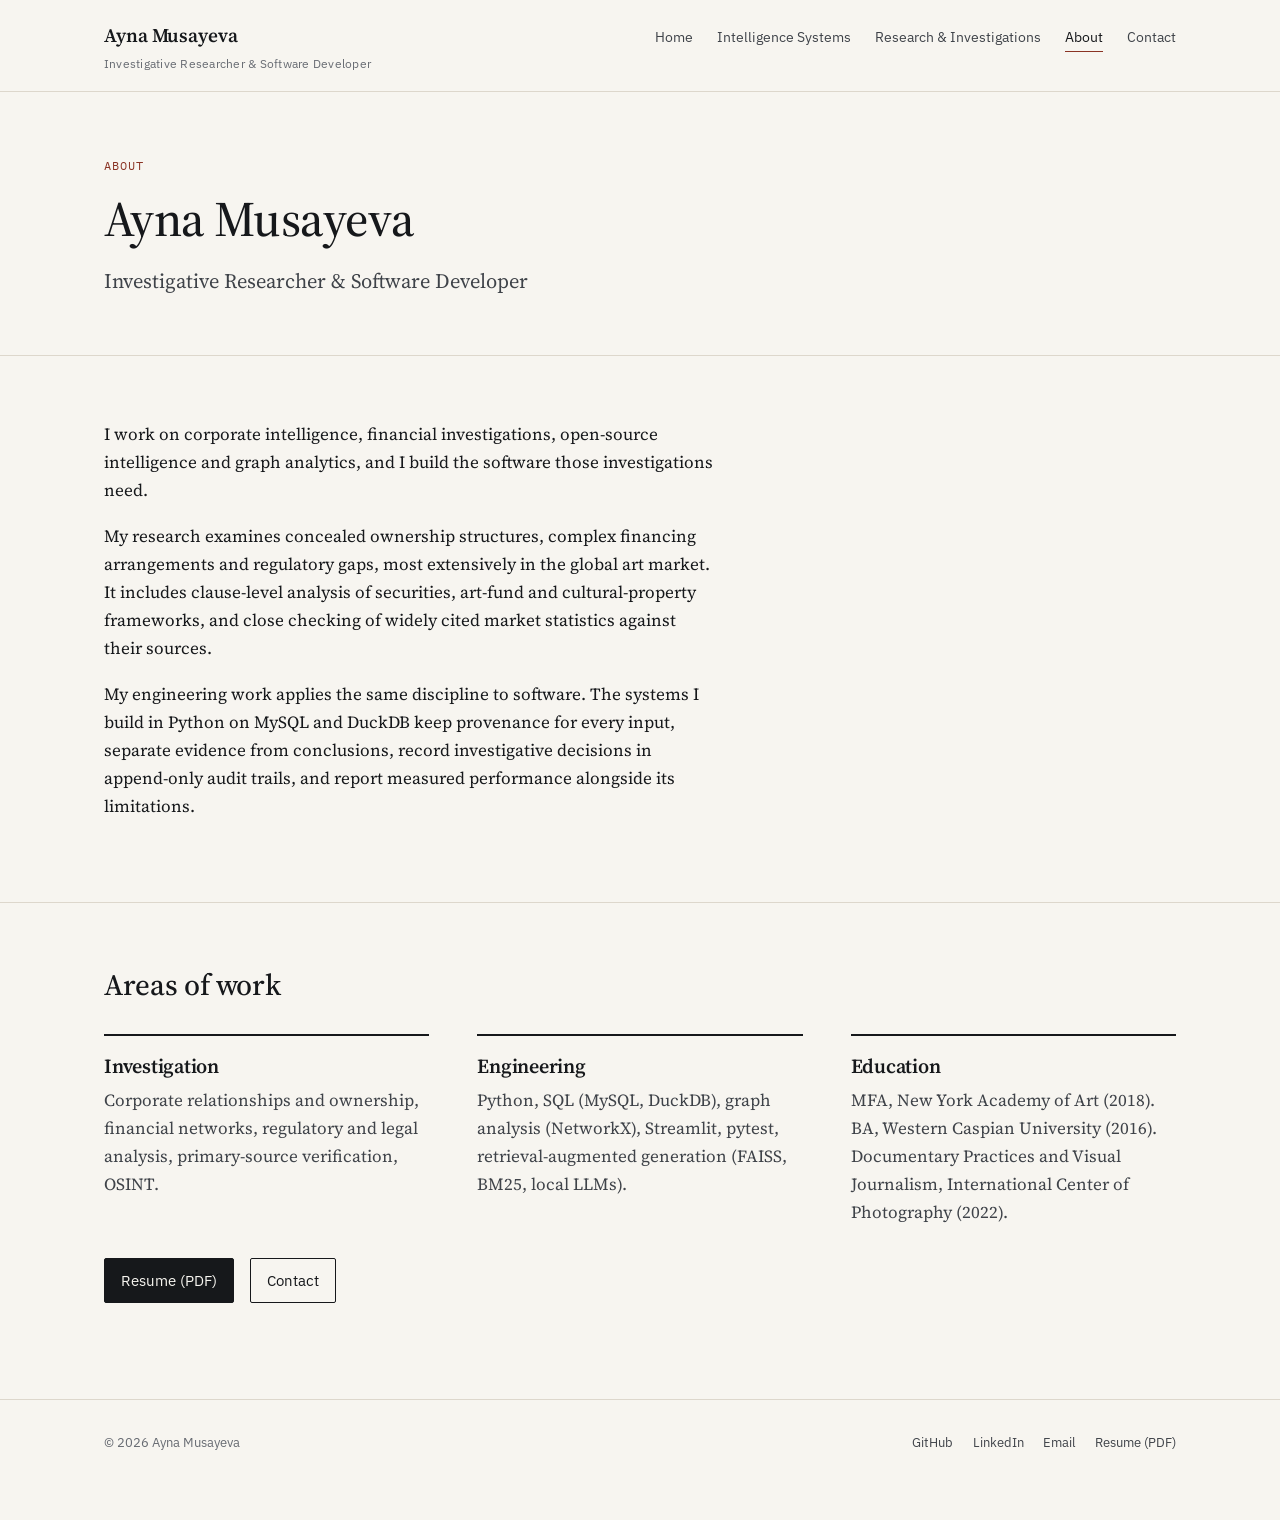
==== about.html @ c57bbd86 "Redesign site: project pages, research overview, about and contact Restyle the existing static site " ====
<!doctype html>
<html lang="en">
<head>
<meta charset="utf-8">
<meta name="viewport" content="width=device-width, initial-scale=1">
<title>About — Ayna Musayeva</title>
<meta name="robots" content="noindex, nofollow">
<meta name="description" content="Ayna Musayeva: investigative researcher and software developer working on corporate intelligence, financial investigations, OSINT and graph analytics.">
<meta name="color-scheme" content="light dark">
<link rel="icon" href="data:,">
<link rel="preconnect" href="https://fonts.googleapis.com">
<link rel="preconnect" href="https://fonts.gstatic.com" crossorigin>
<link rel="stylesheet" href="https://fonts.googleapis.com/css2?family=IBM+Plex+Mono:wght@400;500&amp;family=IBM+Plex+Sans:wght@400;600&amp;family=Source+Serif+4:ital,opsz,wght@0,8..60,400;0,8..60,500;0,8..60,600;1,8..60,400&amp;display=swap">
<link rel="stylesheet" href="style.css">
</head>
<body id="top">
<a class="skip-link" href="#main">Skip to content</a>
<header class="site-header">
  <div class="container">
    <a class="wordmark" href="index.html">Ayna Musayeva<span>Investigative Researcher &amp; Software Developer</span></a>
    <nav class="site-nav" aria-label="Main">
      <ul>
        <li><a href="index.html">Home</a></li>
        <li><a href="systems.html">Intelligence Systems</a></li>
        <li><a href="investigations.html">Research &amp; Investigations</a></li>
        <li><a href="about.html" aria-current="page">About</a></li>
        <li><a href="contact.html">Contact</a></li>
      </ul>
    </nav>
  </div>
</header>
<main id="main">

<section class="page-head">
  <div class="container">
    <p class="kicker">About</p>
    <h1>Ayna Musayeva</h1>
    <p class="lede">Investigative Researcher &amp; Software Developer</p>
  </div>
</section>

<section class="section">
  <div class="container">
    <div class="prose">
      <p>I work on corporate intelligence, financial investigations, open-source intelligence and graph
        analytics, and I build the software those investigations need.</p>
      <p>My research examines concealed ownership structures, complex financing arrangements and
        regulatory gaps, most extensively in the global art market. It includes clause-level analysis of
        securities, art-fund and cultural-property frameworks, and close checking of widely cited market
        statistics against their sources.</p>
      <p>My engineering work applies the same discipline to software. The systems I build in Python on
        MySQL and DuckDB keep provenance for every input, separate evidence from conclusions, record
        investigative decisions in append-only audit trails, and report measured performance alongside
        its limitations.</p>
    </div>
  </div>
</section>

<section class="section" aria-labelledby="focus-h">
  <div class="container">
    <div class="section-head"><h2 id="focus-h">Areas of work</h2></div>
    <div class="two-col">
      <div class="strength">
        <h3>Investigation</h3>
        <p>Corporate relationships and ownership, financial networks, regulatory and legal analysis,
          primary-source verification, OSINT.</p>
      </div>
      <div class="strength">
        <h3>Engineering</h3>
        <p>Python, SQL (MySQL, DuckDB), graph analysis (NetworkX), Streamlit, pytest,
          retrieval-augmented generation (FAISS, BM25, local LLMs).</p>
      </div>
      <div class="strength">
        <h3>Education</h3>
        <p>MFA, New York Academy of Art (2018). BA, Western Caspian University (2016). Documentary
          Practices and Visual Journalism, International Center of Photography (2022).</p>
      </div>
    </div>
    <div class="actions">
      <a class="button primary" href="Ayna-Musayeva-Resume.pdf">Resume (PDF)</a>
      <a class="button" href="contact.html">Contact</a>
    </div>
  </div>
</section>

</main>

<footer class="site-footer">
  <div class="container">
    <p>&copy; 2026 Ayna Musayeva</p>
    <ul>
      <li><a href="https://github.com/aynaamus" rel="noopener">GitHub</a></li>
      <li><a href="https://www.linkedin.com/in/ayna-musayeva-340612180/" rel="noopener">LinkedIn</a></li>
      <li><a href="mailto:aynamusayeva@gmail.com">Email</a></li>
      <li><a href="Ayna-Musayeva-Resume.pdf">Resume (PDF)</a></li>
    </ul>
  </div>
</footer>
</body>
</html>
---- style.css ----
/* Ayna Musayeva — site styles. Static, no build step. */

:root {
  --paper: #f7f5f0;
  --paper-raised: #fdfcf9;
  --paper-sunk: #efebe3;
  --ink: #16181b;
  --ink-soft: #3f4349;
  --ink-faint: #676b72;
  --line: #ddd7cc;
  --line-strong: #c7bfb1;
  --accent: #8a3324;
  --accent-soft: #f1e4df;
  --note: #5a5040;
  --note-bg: #f3eee2;
  --serif: "Source Serif 4", "Iowan Old Style", "Palatino Linotype", Palatino, Georgia, serif;
  --sans: "IBM Plex Sans", -apple-system, BlinkMacSystemFont, "Segoe UI", Helvetica, Arial, sans-serif;
  --mono: "IBM Plex Mono", ui-monospace, SFMono-Regular, Menlo, Consolas, monospace;
  --measure: 68ch;
  --wide: 1120px;
  color-scheme: light;
}

@media (prefers-color-scheme: dark) {
  :root:not([data-theme="light"]) {
    --paper: #141517;
    --paper-raised: #1b1d20;
    --paper-sunk: #101113;
    --ink: #ece9e3;
    --ink-soft: #c4c0b8;
    --ink-faint: #9a968f;
    --line: #2e3136;
    --line-strong: #43474d;
    --accent: #e3907c;
    --accent-soft: #2c1f1b;
    --note: #d8cdb6;
    --note-bg: #22201b;
    color-scheme: dark;
  }
}

* { box-sizing: border-box; }

html { scroll-behavior: smooth; -webkit-text-size-adjust: 100%; }
@media (prefers-reduced-motion: reduce) { html { scroll-behavior: auto; } * { transition: none !important; } }

body {
  margin: 0;
  background: var(--paper);
  color: var(--ink);
  font-family: var(--serif);
  font-size: 1.0625rem;
  line-height: 1.65;
  -webkit-font-smoothing: antialiased;
  text-rendering: optimizeLegibility;
}

img { max-width: 100%; height: auto; }

a { color: var(--accent); text-underline-offset: 0.18em; text-decoration-thickness: 1px; }
a:hover { text-decoration-thickness: 2px; }
:focus-visible { outline: 2px solid var(--accent); outline-offset: 3px; border-radius: 2px; }

.skip-link {
  position: absolute; left: 1rem; top: -3rem; z-index: 10;
  background: var(--ink); color: var(--paper); padding: 0.5rem 0.8rem;
  font-family: var(--sans); font-size: 0.9rem; text-decoration: none;
}
.skip-link:focus { top: 1rem; }

.container { max-width: var(--wide); margin: 0 auto; padding: 0 1.5rem; }
.prose { max-width: var(--measure); }

/* ---------- Header ---------- */

.site-header { border-bottom: 1px solid var(--line); background: var(--paper); }
.site-header .container {
  display: flex; flex-wrap: wrap; align-items: baseline; justify-content: space-between;
  gap: 0.6rem 2rem; padding-top: 1.25rem; padding-bottom: 1.1rem;
}
.wordmark {
  font-family: var(--serif); font-size: 1.2rem; font-weight: 600; letter-spacing: -0.005em;
  color: var(--ink); text-decoration: none;
}
.wordmark span { display: block; font-family: var(--sans); font-weight: 400; font-size: 0.78rem;
  letter-spacing: 0.02em; color: var(--ink-faint); margin-top: 0.1rem; }

.site-nav ul { list-style: none; margin: 0; padding: 0; display: flex; flex-wrap: wrap; gap: 0.2rem 1.5rem; }
.site-nav a {
  font-family: var(--sans); font-size: 0.88rem; color: var(--ink-soft); text-decoration: none;
  padding: 0.3rem 0; border-bottom: 1px solid transparent;
}
.site-nav a:hover { color: var(--ink); border-bottom-color: var(--line-strong); }
.site-nav a[aria-current="page"] { color: var(--ink); border-bottom-color: var(--accent); }

/* ---------- Type ---------- */

h1, h2, h3 { font-family: var(--serif); font-weight: 500; letter-spacing: -0.012em; line-height: 1.2; color: var(--ink); }
h1 { font-size: clamp(2rem, 4.2vw, 3.1rem); margin: 0 0 1rem; }
h2 { font-size: clamp(1.45rem, 2.4vw, 1.85rem); margin: 0 0 0.8rem; }
h3 { font-size: 1.2rem; margin: 0 0 0.5rem; font-weight: 600; }
p { margin: 0 0 1.1rem; }

.kicker {
  font-family: var(--mono); font-size: 0.74rem; letter-spacing: 0.08em; text-transform: uppercase;
  color: var(--accent); margin: 0 0 0.9rem;
}
.lede { font-size: clamp(1.12rem, 1.6vw, 1.3rem); line-height: 1.55; color: var(--ink-soft); max-width: 60ch; }
.muted { color: var(--ink-faint); }
.small { font-family: var(--sans); font-size: 0.86rem; }

/* ---------- Sections ---------- */

main { display: block; }
.section { padding: 4rem 0; border-top: 1px solid var(--line); }
.section.flush { padding-top: 0; border-top: none; }
.section-head { display: flex; flex-wrap: wrap; align-items: baseline; justify-content: space-between; gap: 0.5rem 2rem; margin-bottom: 2rem; }
.section-head h2 { margin: 0; }
.section-head a { font-family: var(--sans); font-size: 0.9rem; }

.hero { padding: 5rem 0 4rem; }
.hero h1 { max-width: 20ch; font-size: clamp(2.2rem, 5vw, 3.6rem); }
.hero .identity { font-family: var(--sans); font-size: 0.95rem; color: var(--ink-soft); margin: 0 0 2rem; }
.hero .identity strong { color: var(--ink); font-weight: 600; }

.page-head { padding: 4rem 0 2.5rem; }
.page-head h1 { max-width: 24ch; }

.two-col { display: grid; grid-template-columns: repeat(auto-fit, minmax(280px, 1fr)); gap: 2rem 3rem; }
.strength { border-top: 2px solid var(--ink); padding-top: 1.1rem; }
.strength h3 { font-size: 1.25rem; }
.strength p { color: var(--ink-soft); margin: 0; }

.actions { display: flex; flex-wrap: wrap; gap: 0.75rem 1rem; font-family: var(--sans); font-size: 0.92rem; margin-top: 2rem; }
.button {
  display: inline-block; padding: 0.6rem 1rem; border: 1px solid var(--ink); color: var(--ink);
  text-decoration: none; border-radius: 2px;
}
.button:hover { background: var(--ink); color: var(--paper); }
.button.primary { background: var(--ink); color: var(--paper); }
.button.primary:hover { background: var(--accent); border-color: var(--accent); }

/* ---------- Project cards ---------- */

.cards { display: grid; grid-template-columns: repeat(auto-fill, minmax(300px, 1fr)); gap: 1.25rem; }
.card {
  position: relative; display: flex; flex-direction: column;
  background: var(--paper-raised); border: 1px solid var(--line); border-radius: 3px;
  padding: 1.4rem 1.4rem 1.2rem; transition: border-color 0.15s ease, transform 0.15s ease;
}
.card:hover { border-color: var(--line-strong); transform: translateY(-2px); }
.card .kicker { margin-bottom: 0.6rem; padding-right: 1.5rem; }
.card h3 { font-size: 1.3rem; font-weight: 500; margin-bottom: 0.15rem; }
.card h3 a { color: var(--ink); text-decoration: none; }
.card h3 a::after { content: ""; position: absolute; inset: 0; } /* whole card clickable */
.card .full { font-family: var(--sans); font-size: 0.82rem; color: var(--ink-faint); margin: 0 0 0.9rem; }
.card p.summary { font-size: 0.98rem; color: var(--ink-soft); margin-bottom: 1rem; }
.card .meta { margin-top: auto; padding-top: 0.9rem; border-top: 1px solid var(--line); font-family: var(--mono); font-size: 0.72rem; color: var(--ink-faint); letter-spacing: 0.02em; }
.card .result { font-family: var(--sans); font-size: 0.82rem; color: var(--note); background: var(--note-bg); padding: 0.45rem 0.6rem; border-radius: 2px; margin: 0 0 0.9rem; }
.card .arrow { position: absolute; top: 1.3rem; right: 1.3rem; color: var(--ink-faint); font-family: var(--sans); transition: transform 0.15s ease, color 0.15s ease; }
.card:hover .arrow { transform: translateX(3px); color: var(--accent); }

/* ---------- Research feature / lists ---------- */

.feature {
  display: grid; grid-template-columns: minmax(0, 1.1fr) minmax(0, 1fr); gap: 2.5rem;
  background: var(--paper-raised); border: 1px solid var(--line); padding: 2.2rem; border-radius: 3px;
}
.feature h3 { font-size: 1.6rem; font-weight: 500; }
.chapters { list-style: none; margin: 0; padding: 0; counter-reset: ch; }
.chapters li { counter-increment: ch; border-top: 1px solid var(--line); }
.chapters li:last-child { border-bottom: 1px solid var(--line); }
.chapters a { display: grid; grid-template-columns: 2.2rem 1fr; gap: 0.5rem; padding: 0.7rem 0; color: var(--ink); text-decoration: none; }
.chapters a::before { content: counter(ch, decimal-leading-zero); font-family: var(--mono); font-size: 0.75rem; color: var(--ink-faint); padding-top: 0.25rem; }
.chapters a:hover .t { color: var(--accent); }
.chapters .t { display: block; font-size: 1.02rem; }
.chapters .s { display: block; font-family: var(--sans); font-size: 0.82rem; color: var(--ink-faint); }

.linklist { list-style: none; padding: 0; margin: 0; border-top: 1px solid var(--line); }
.linklist li { border-bottom: 1px solid var(--line); }
.linklist a { display: flex; justify-content: space-between; align-items: baseline; gap: 1rem; padding: 1rem 0.1rem; color: var(--ink); text-decoration: none; }
.linklist a:hover { color: var(--accent); }
.linklist .label { font-weight: 600; }
.linklist .sub { display: block; font-family: var(--sans); font-size: 0.84rem; color: var(--ink-faint); margin-top: 0.1rem; }
.linklist .go { font-family: var(--sans); color: var(--ink-faint); flex-shrink: 0; }

/* ---------- Project page ---------- */

.project { display: grid; grid-template-columns: minmax(0, 1fr) 300px; gap: 3.5rem; align-items: start; padding-bottom: 4rem; }
.project article > section { margin-bottom: 2.75rem; }
.project article h2 { font-size: 1.45rem; padding-top: 1.6rem; border-top: 1px solid var(--line); }
.project article ul { padding-left: 1.2rem; margin: 0 0 1.1rem; }
.project article li { margin-bottom: 0.45rem; }
.facts { position: sticky; top: 1.5rem; background: var(--paper-raised); border: 1px solid var(--line); border-radius: 3px; padding: 1.3rem 1.3rem 0.6rem; font-family: var(--sans); font-size: 0.86rem; }
.facts dl { margin: 0; }
.facts dt { font-family: var(--mono); font-size: 0.7rem; letter-spacing: 0.08em; text-transform: uppercase; color: var(--ink-faint); }
.facts dd { margin: 0.2rem 0 1rem; color: var(--ink-soft); }
.facts a { overflow-wrap: anywhere; }

.notice { border-left: 3px solid var(--accent); background: var(--accent-soft); padding: 1rem 1.2rem; margin: 0 0 1.6rem; font-size: 1rem; }
.notice p:last-child { margin-bottom: 0; }

.split { display: grid; grid-template-columns: 1fr 1fr; gap: 1rem; margin: 0 0 1.4rem; }
.split > div { border: 1px solid var(--line); padding: 1rem 1.1rem; border-radius: 3px; background: var(--paper-raised); }
.split h3 { font-family: var(--mono); font-size: 0.72rem; font-weight: 500; letter-spacing: 0.08em; text-transform: uppercase; color: var(--ink-faint); }
.split p { font-size: 0.98rem; margin: 0; color: var(--ink-soft); }

.table-wrap { overflow-x: auto; margin: 0 0 1.2rem; border: 1px solid var(--line); border-radius: 3px; }
table { border-collapse: collapse; width: 100%; font-family: var(--sans); font-size: 0.86rem; font-variant-numeric: tabular-nums; }
th, td { text-align: left; padding: 0.55rem 0.8rem; border-bottom: 1px solid var(--line); white-space: nowrap; }
th { font-weight: 600; background: var(--paper-sunk); color: var(--ink-soft); }
tr:last-child td { border-bottom: none; }
td.num, th.num { text-align: right; }
caption { caption-side: bottom; text-align: left; padding: 0.6rem 0.8rem; font-size: 0.8rem; color: var(--ink-faint); white-space: normal; }

code { font-family: var(--mono); font-size: 0.86em; background: var(--paper-sunk); padding: 0.08em 0.3em; border-radius: 2px; }

.pager { display: flex; flex-wrap: wrap; justify-content: space-between; gap: 1rem; padding: 2rem 0 0; border-top: 1px solid var(--line); font-family: var(--sans); font-size: 0.9rem; }

/* ---------- Contact ---------- */

.contact-grid { display: grid; grid-template-columns: repeat(auto-fit, minmax(220px, 1fr)); gap: 1rem; }
.contact-grid a { display: block; border: 1px solid var(--line); background: var(--paper-raised); padding: 1.2rem; border-radius: 3px; color: var(--ink); text-decoration: none; }
.contact-grid a:hover { border-color: var(--accent); }
.contact-grid .k { display: block; font-family: var(--mono); font-size: 0.7rem; letter-spacing: 0.08em; text-transform: uppercase; color: var(--ink-faint); margin-bottom: 0.35rem; }
.contact-grid .v { font-family: var(--sans); font-size: 0.95rem; overflow-wrap: anywhere; }

/* ---------- Footer ---------- */

.site-footer { border-top: 1px solid var(--line); margin-top: 2rem; padding: 2rem 0 3rem; font-family: var(--sans); font-size: 0.82rem; color: var(--ink-faint); }
.site-footer .container { display: flex; flex-wrap: wrap; justify-content: space-between; gap: 1rem; }
.site-footer ul { list-style: none; margin: 0; padding: 0; display: flex; flex-wrap: wrap; gap: 1.2rem; }
.site-footer a { color: var(--ink-soft); text-decoration: none; }
.site-footer a:hover { color: var(--accent); }

/* ---------- Research reading page (existing article markup, unchanged) ---------- */

.reading { max-width: 720px; margin: 0 auto; padding: 3.5rem 1.5rem 4rem; }
.doc-header { margin-bottom: 2.5rem; padding-bottom: 2rem; border-bottom: 1px solid var(--line); }
.doc-header h1 { font-size: clamp(1.9rem, 4vw, 2.6rem); }
.doc-header .role { font-family: var(--sans); color: var(--ink-faint); margin: 0; }
.toc { font-family: var(--sans); background: var(--paper-raised); border: 1px solid var(--line); border-radius: 3px; padding: 1.4rem 1.6rem; margin-bottom: 3.5rem; }
.toc p { margin: 0 0 0.8rem; font-family: var(--mono); font-size: 0.72rem; text-transform: uppercase; letter-spacing: 0.08em; color: var(--ink-faint); }
.toc ol { margin: 0; padding-left: 1.2rem; font-size: 0.95rem; }
.toc li { margin-bottom: 0.45rem; }
.toc a { color: var(--ink); text-decoration: none; }
.toc a:hover { color: var(--accent); text-decoration: underline; }
.reading article h2 { font-size: 1.6rem; font-weight: 500; margin: 3.5rem 0 0.3rem; padding-top: 2rem; border-top: 1px solid var(--line); }
.reading article h2:first-child { margin-top: 0; padding-top: 0; border-top: none; }
.reading article .tagline { font-style: italic; color: var(--ink-faint); font-size: 0.98rem; margin-bottom: 1.6rem; }
.reading article p { font-size: 1.06rem; }
.reading article h2 + p em { color: var(--ink-faint); }
sup a { text-decoration: none; color: var(--accent); }
.footnotes { margin-top: 4rem; padding-top: 2rem; border-top: 1px solid var(--line); font-family: var(--sans); font-size: 0.82rem; color: var(--ink-soft); }
.footnotes ol { padding-left: 1.2rem; }
.footnotes li { margin-bottom: 0.6rem; }
.reading .footnotes p { margin: 0; font-size: 0.82rem; }
.footnote-back { margin-left: 0.3rem; }
.back-to-top { display: inline-block; margin-top: 3rem; font-family: var(--sans); font-size: 0.85rem; }

/* ---------- Responsive ---------- */

@media (max-width: 900px) {
  .project { grid-template-columns: minmax(0, 1fr); gap: 2rem; }
  .facts { position: static; order: -1; }
  .feature { grid-template-columns: 1fr; padding: 1.5rem; gap: 1.5rem; }
}
@media (max-width: 560px) {
  body { font-size: 1rem; }
  .container { padding: 0 1rem; }
  .reading { padding: 2.5rem 1rem 3rem; }
  .hero { padding: 3rem 0 2.5rem; }
  .page-head { padding: 2.5rem 0 1.5rem; }
  .section { padding: 2.75rem 0; }
  .split { grid-template-columns: 1fr; }
  .site-nav ul { gap: 0.2rem 1.1rem; }
  .cards { grid-template-columns: minmax(0, 1fr); }
}

@media print {
  .site-header, .site-footer, .skip-link, .back-to-top { display: none; }
  body { background: #fff; color: #000; }
}
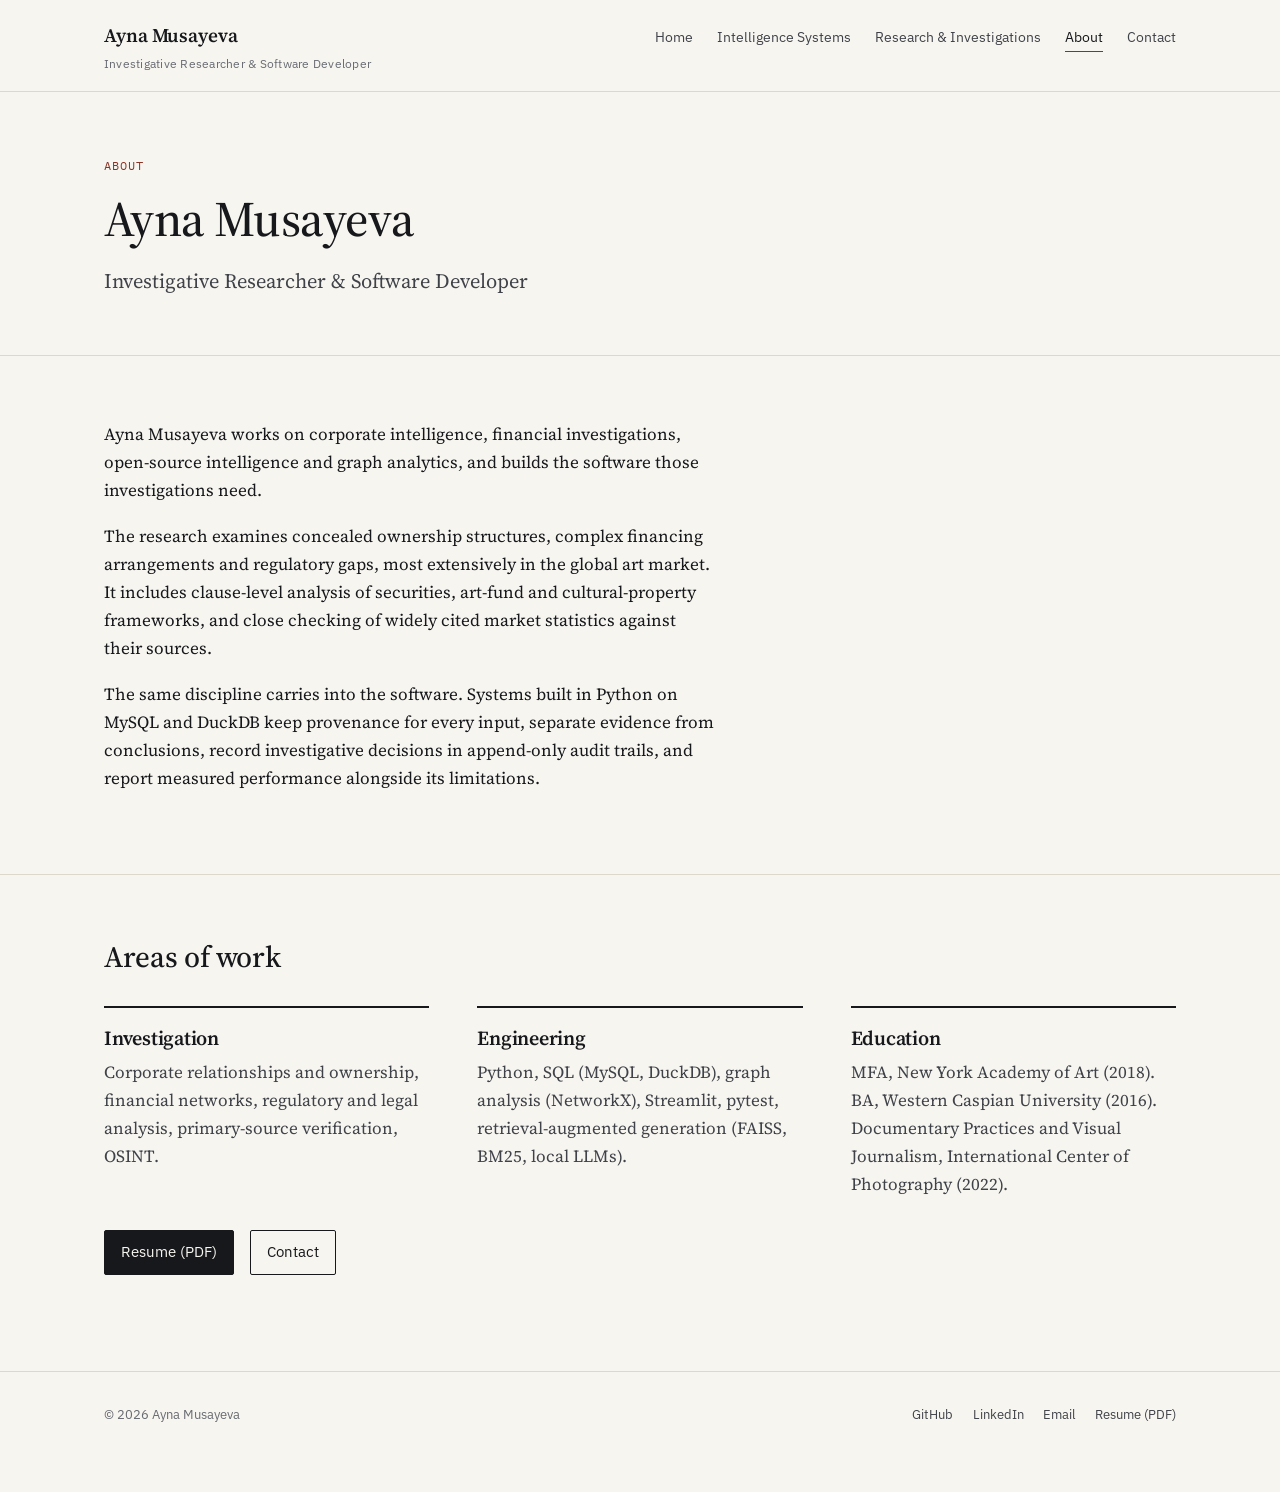
==== commit 7a076f0b: "Reword home introduction and About page without first person" ====
--- a/about.html
+++ b/about.html
@@ -42,16 +42,16 @@
 <section class="section">
   <div class="container">
     <div class="prose">
-      <p>I work on corporate intelligence, financial investigations, open-source intelligence and graph
-        analytics, and I build the software those investigations need.</p>
-      <p>My research examines concealed ownership structures, complex financing arrangements and
-        regulatory gaps, most extensively in the global art market. It includes clause-level analysis of
-        securities, art-fund and cultural-property frameworks, and close checking of widely cited market
-        statistics against their sources.</p>
-      <p>My engineering work applies the same discipline to software. The systems I build in Python on
-        MySQL and DuckDB keep provenance for every input, separate evidence from conclusions, record
-        investigative decisions in append-only audit trails, and report measured performance alongside
-        its limitations.</p>
+      <p>Ayna Musayeva works on corporate intelligence, financial investigations, open-source
+        intelligence and graph analytics, and builds the software those investigations need.</p>
+      <p>The research examines concealed ownership structures, complex financing arrangements and
+        regulatory gaps, most extensively in the global art market. It includes clause-level analysis
+        of securities, art-fund and cultural-property frameworks, and close checking of widely cited
+        market statistics against their sources.</p>
+      <p>The same discipline carries into the software. Systems built in Python on MySQL and DuckDB
+        keep provenance for every input, separate evidence from conclusions, record investigative
+        decisions in append-only audit trails, and report measured performance alongside its
+        limitations.</p>
     </div>
   </div>
 </section>
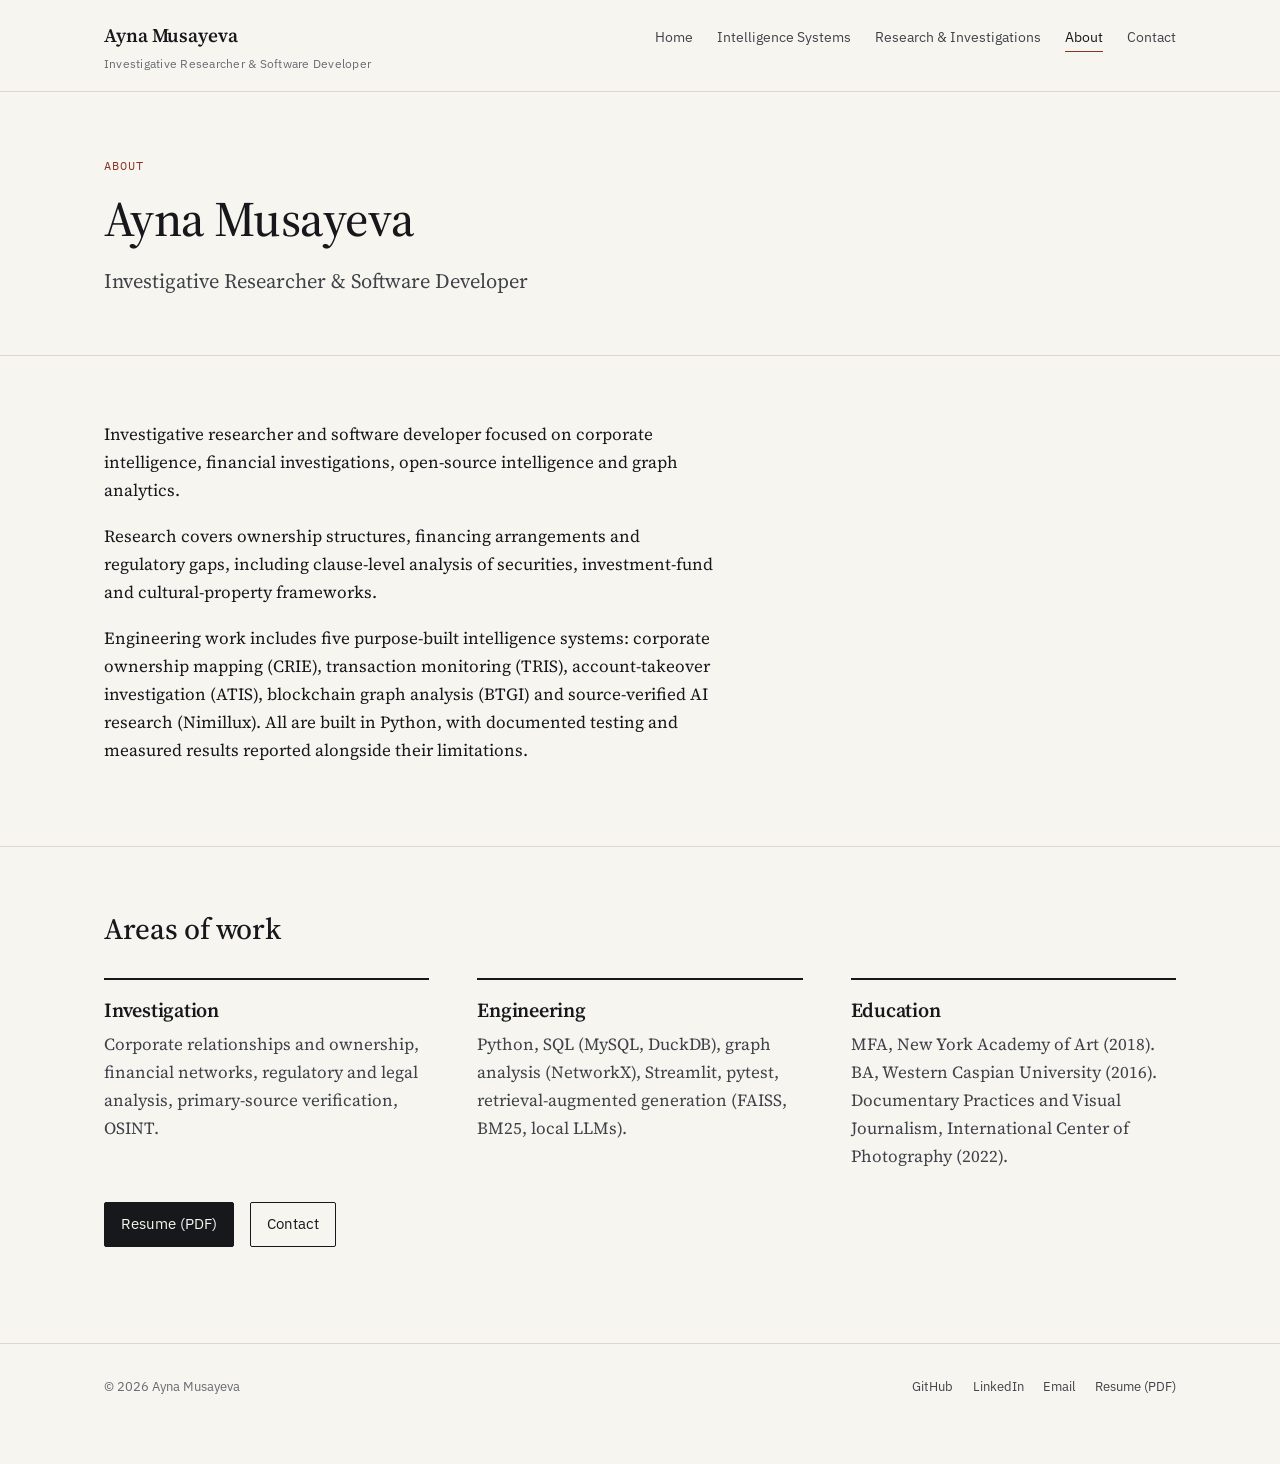
==== commit 0d037787: "Rewrite About introduction concisely" ====
--- a/about.html
+++ b/about.html
@@ -42,15 +42,14 @@
 <section class="section">
   <div class="container">
     <div class="prose">
-      <p>Ayna Musayeva works on corporate intelligence, financial investigations, open-source
-        intelligence and graph analytics, and builds the software those investigations need.</p>
-      <p>The research examines concealed ownership structures, complex financing arrangements and
-        regulatory gaps, most extensively in the global art market. It includes clause-level analysis
-        of securities, art-fund and cultural-property frameworks, and close checking of widely cited
-        market statistics against their sources.</p>
-      <p>The same discipline carries into the software. Systems built in Python on MySQL and DuckDB
-        keep provenance for every input, separate evidence from conclusions, record investigative
-        decisions in append-only audit trails, and report measured performance alongside its
+      <p>Investigative researcher and software developer focused on corporate intelligence,
+        financial investigations, open-source intelligence and graph analytics.</p>
+      <p>Research covers ownership structures, financing arrangements and regulatory gaps, including
+        clause-level analysis of securities, investment-fund and cultural-property frameworks.</p>
+      <p>Engineering work includes five purpose-built intelligence systems: corporate ownership
+        mapping (CRIE), transaction monitoring (TRIS), account-takeover investigation (ATIS),
+        blockchain graph analysis (BTGI) and source-verified AI research (Nimillux). All are built
+        in Python, with documented testing and measured results reported alongside their
         limitations.</p>
     </div>
   </div>
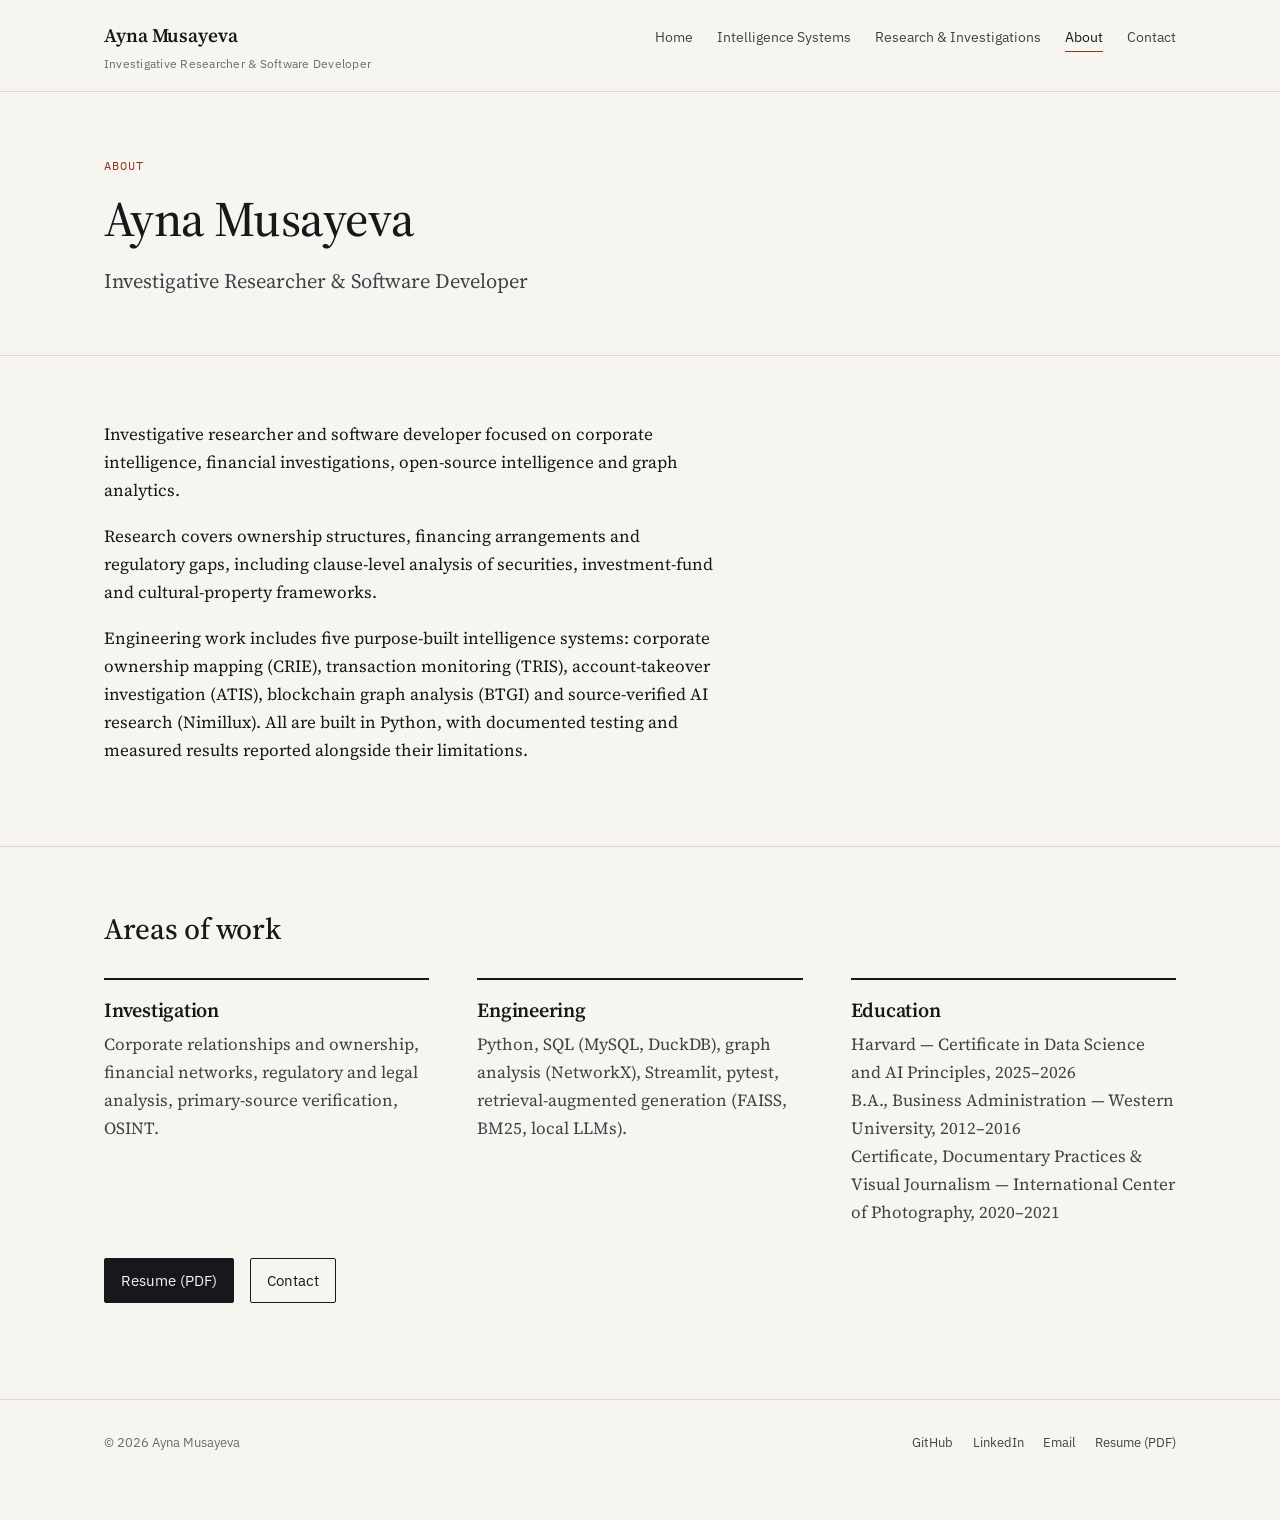
==== commit 2e91b147: "Update education on About page" ====
--- a/about.html
+++ b/about.html
@@ -71,8 +71,10 @@
       </div>
       <div class="strength">
         <h3>Education</h3>
-        <p>MFA, New York Academy of Art (2018). BA, Western Caspian University (2016). Documentary
-          Practices and Visual Journalism, International Center of Photography (2022).</p>
+        <p>Harvard — Certificate in Data Science and AI Principles, 2025–2026<br>
+          B.A., Business Administration — Western University, 2012–2016<br>
+          Certificate, Documentary Practices &amp; Visual Journalism — International Center of
+          Photography, 2020–2021</p>
       </div>
     </div>
     <div class="actions">
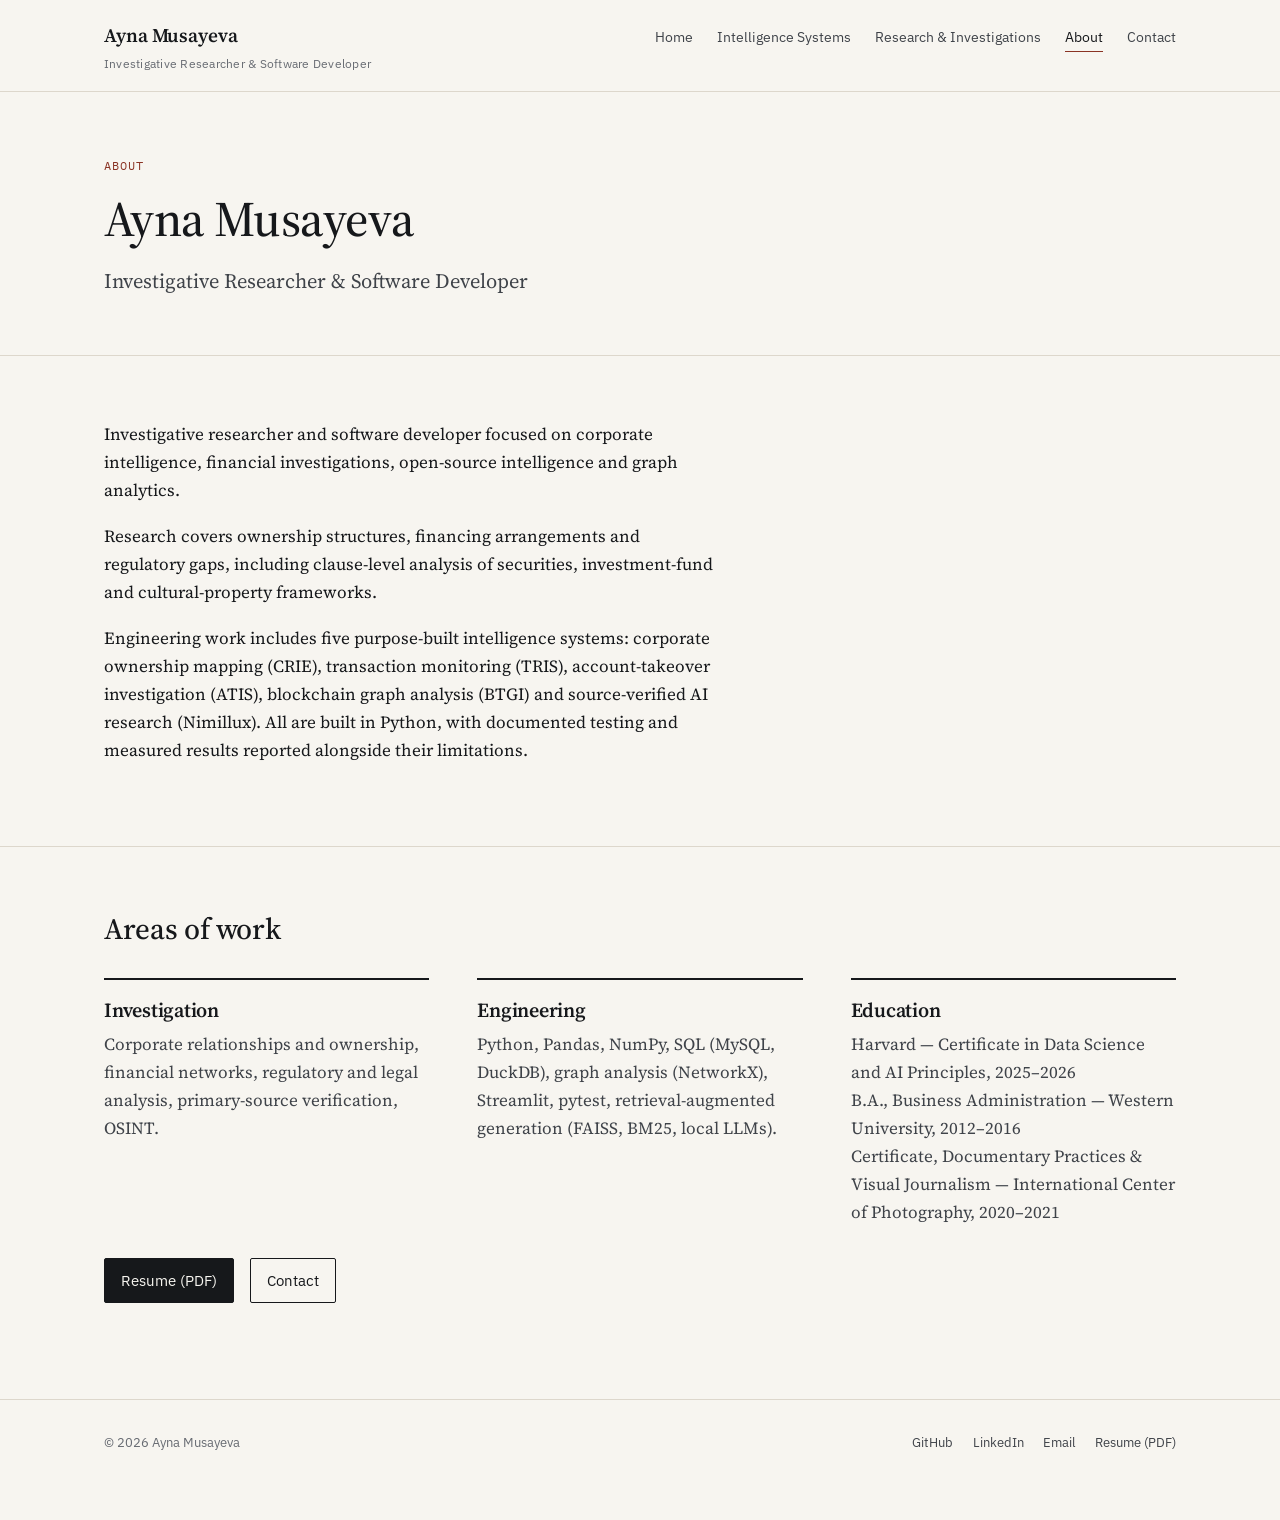
==== commit e85132bb: "Update resume PDF; add Pandas and NumPy to About skills" ====
--- a/about.html
+++ b/about.html
@@ -66,7 +66,7 @@
       </div>
       <div class="strength">
         <h3>Engineering</h3>
-        <p>Python, SQL (MySQL, DuckDB), graph analysis (NetworkX), Streamlit, pytest,
+        <p>Python, Pandas, NumPy, SQL (MySQL, DuckDB), graph analysis (NetworkX), Streamlit, pytest,
           retrieval-augmented generation (FAISS, BM25, local LLMs).</p>
       </div>
       <div class="strength">
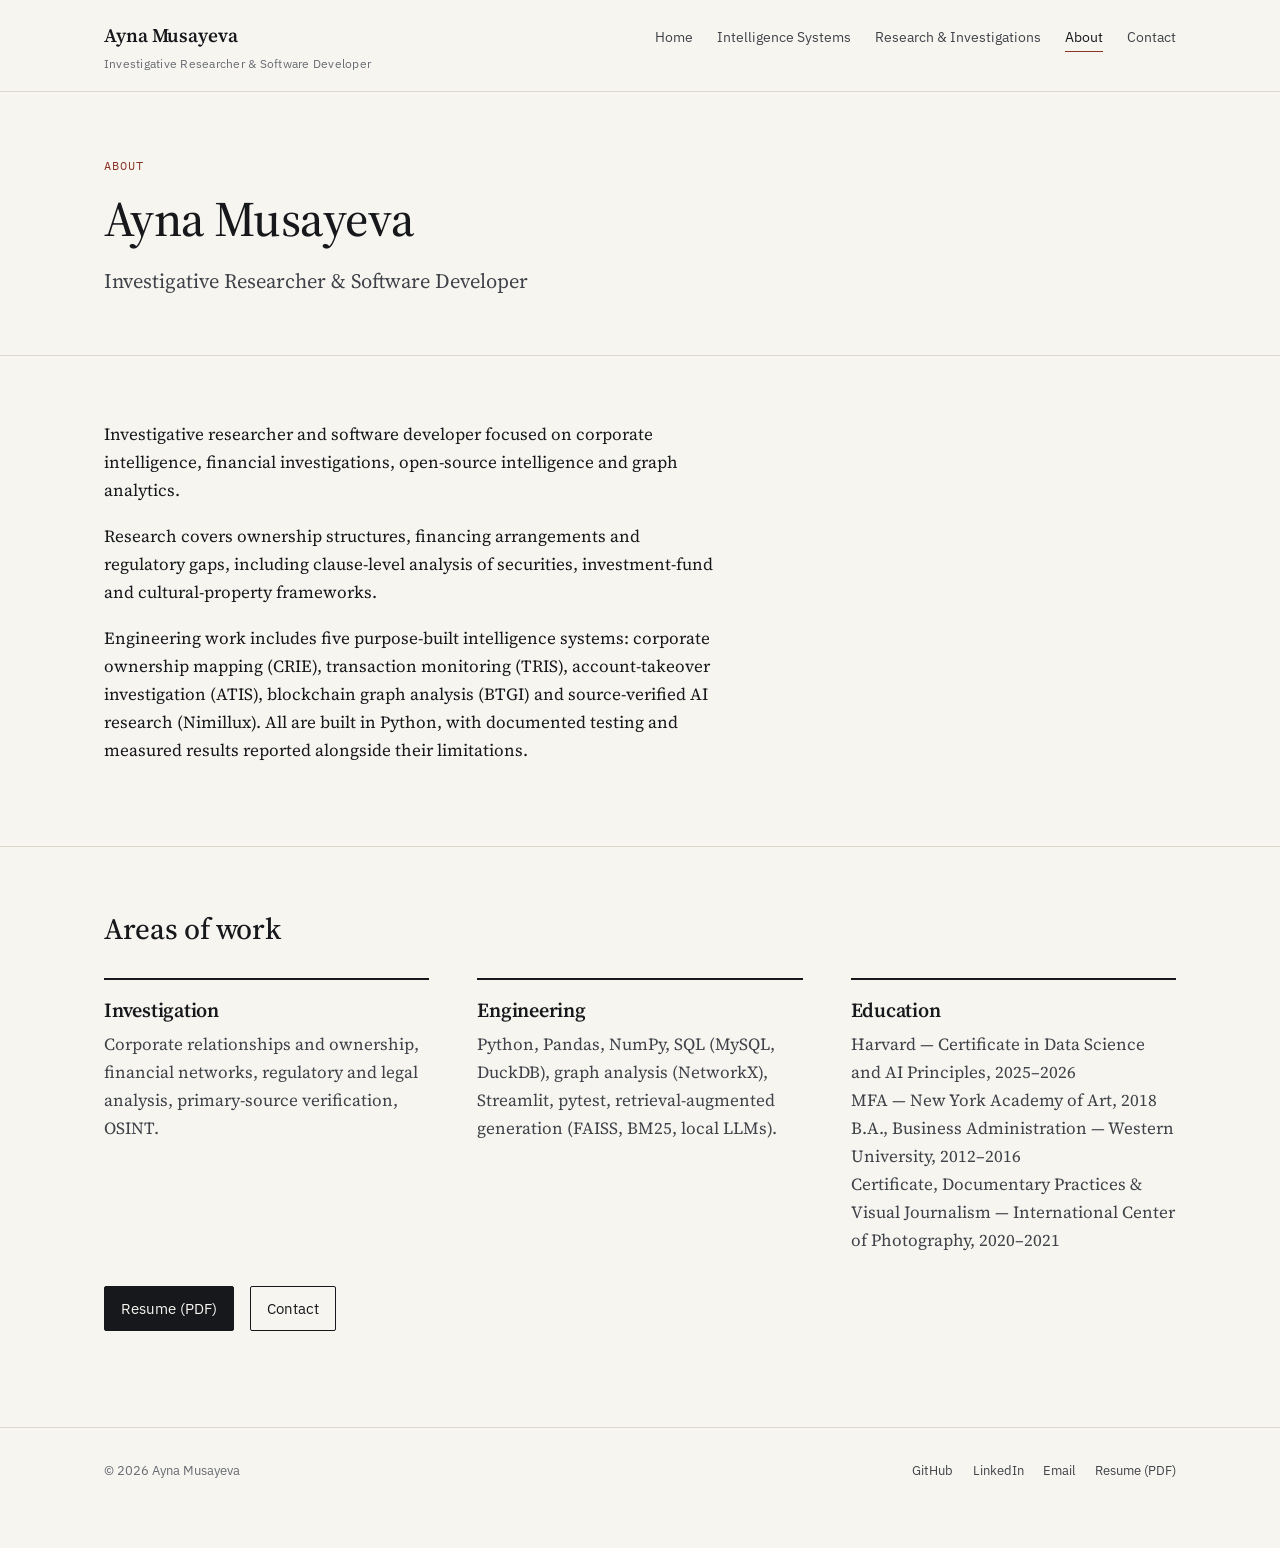
==== commit 0348ee65: "Add MFA to About page education" ====
--- a/about.html
+++ b/about.html
@@ -4,7 +4,6 @@
 <meta charset="utf-8">
 <meta name="viewport" content="width=device-width, initial-scale=1">
 <title>About — Ayna Musayeva</title>
-<meta name="robots" content="noindex, nofollow">
 <meta name="description" content="Ayna Musayeva: investigative researcher and software developer working on corporate intelligence, financial investigations, OSINT and graph analytics.">
 <meta name="color-scheme" content="light dark">
 <link rel="icon" href="data:,">
@@ -72,6 +71,7 @@
       <div class="strength">
         <h3>Education</h3>
         <p>Harvard — Certificate in Data Science and AI Principles, 2025–2026<br>
+          MFA — New York Academy of Art, 2018<br>
           B.A., Business Administration — Western University, 2012–2016<br>
           Certificate, Documentary Practices &amp; Visual Journalism — International Center of
           Photography, 2020–2021</p>
